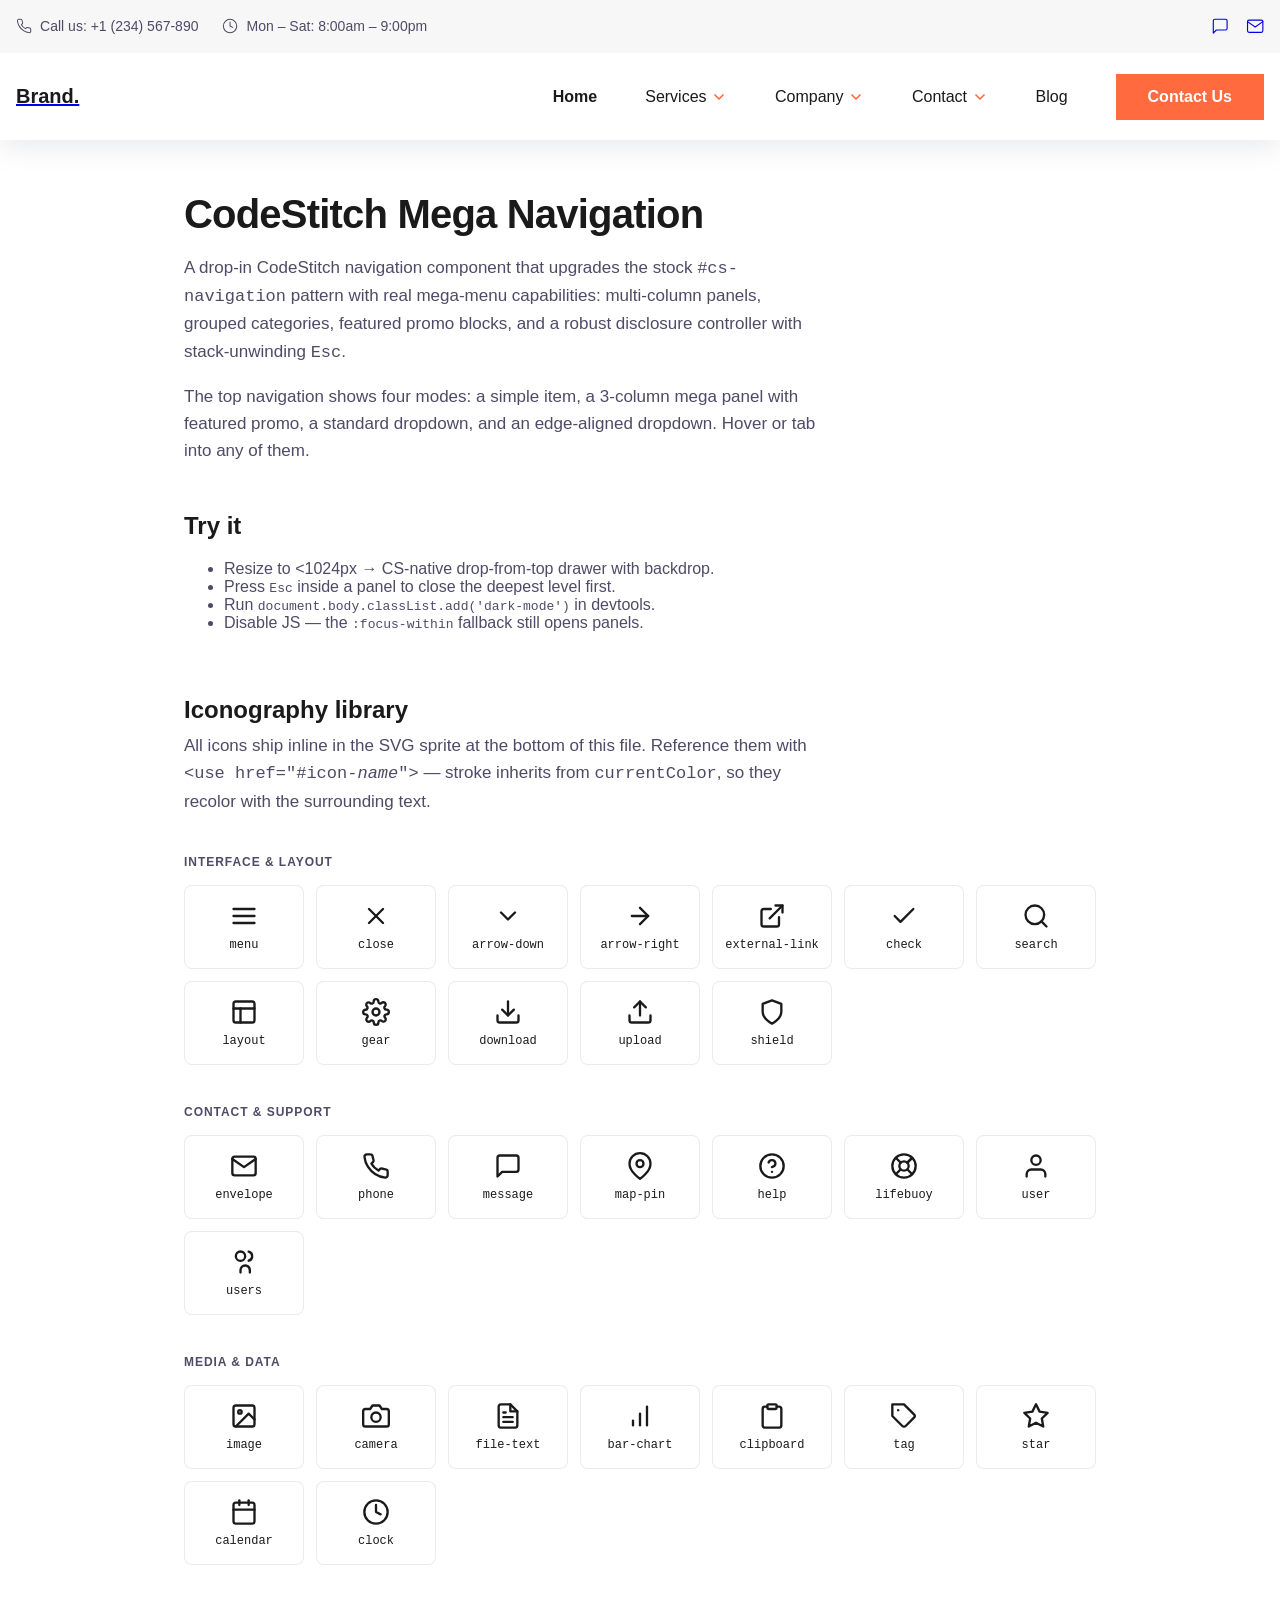
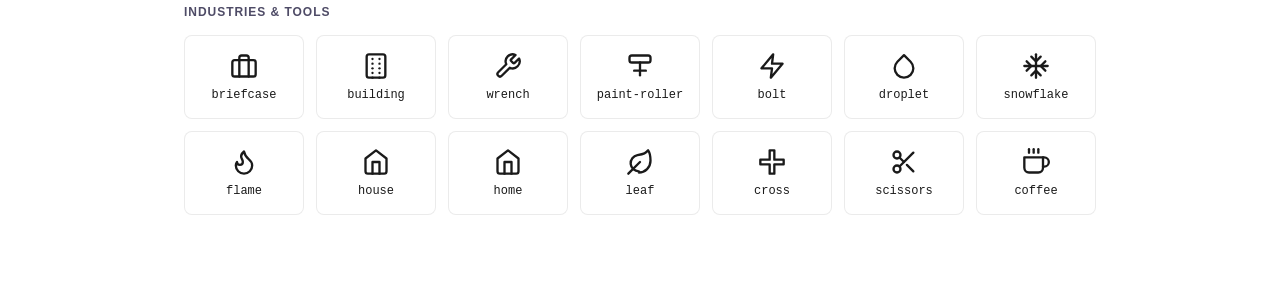
==== index.html @ 413047a6 "feat: add Astro and 11ty header components with dynamic variant Introduce drop-in header packages fo" ====
<!DOCTYPE html>
<html lang="en" class="no-js">
<head>
    <meta charset="UTF-8">
    <meta name="viewport" content="width=device-width, initial-scale=1.0">
    <title>CodeStitch Mega Navigation — Demo</title>
    <link rel="stylesheet" href="mega-menu.css">
    <style>
        /* ---- Host Core Styles (normally lives in your global stylesheet) ---- */
        :root {
            --primary: #ff6a3e;
            --primaryLight: #ffba43;
            --secondary: #ffba43;
            --secondaryLight: #ffba43;
            --headerColor: #1a1a1a;
            --bodyTextColor: #4e4b66;
            --bodyTextColorWhite: #fafbfc;
            --dark: #111111;
            --medium: #1a1a1a;
        }
        *, *::before, *::after { box-sizing: border-box; }
        html, body { margin: 0; padding: 0; overflow-x: hidden; }
        body {
            min-height: 200vh;
            font-family: -apple-system, BlinkMacSystemFont, "Inter", "Segoe UI", sans-serif;
            color: var(--bodyTextColor);
        }
        /* Offset for fixed nav (top-bar 53px + container ~92px) */
        .demo-main { padding-top: 12rem; max-width: 60rem; margin: 0 auto 6rem; padding-left: 1.5rem; padding-right: 1.5rem; }
        .demo-main h1 { font-size: 2.5rem; color: var(--headerColor); margin: 0 0 1rem; letter-spacing: -0.02em; }
        .demo-main p { font-size: 1.0625rem; line-height: 1.6; max-width: 40rem; }
        .demo-main h2 { margin-top: 3rem; font-size: 1.5rem; color: var(--headerColor); }
        .cs-button-solid {
            font-size: 1rem;
            font-weight: 700;
            line-height: clamp(2.875em, 5.5vw, 3.5em);
            text-align: center;
            text-decoration: none;
            margin: 0;
            box-sizing: border-box;
            padding: 0 2rem;
            background-color: var(--primary);
            overflow: hidden;
            color: #fff;
            display: inline-block;
            position: relative;
            z-index: 1;
            transition: color 0.3s;
        }
        .cs-button-solid:before {
            content: "";
            width: 0%;
            height: 100%;
            background: #1a1a1a;
            position: absolute;
            top: 0; left: 0; z-index: -1;
            transition: width 0.3s;
        }
        .cs-button-solid:hover:before { width: 100%; }

        /* ---- Icon showcase grid ---- */
        .icon-showcase { margin-top: 4rem; }
        .icon-showcase h2 { margin-bottom: 0.5rem; }
        .icon-showcase p.lede { margin-top: 0; color: var(--bodyTextColor); }
        .icon-group { margin-top: 2.5rem; }
        .icon-group h3 {
            font-size: 0.75rem;
            font-weight: 700;
            text-transform: uppercase;
            letter-spacing: 0.08em;
            color: var(--bodyTextColor);
            margin: 0 0 1rem;
        }
        .icon-grid {
            display: grid;
            grid-template-columns: repeat(auto-fill, minmax(7.5rem, 1fr));
            gap: 0.75rem;
        }
        .icon-tile {
            display: flex;
            flex-direction: column;
            align-items: center;
            justify-content: center;
            gap: 0.5rem;
            padding: 1rem 0.5rem;
            background: #fff;
            border: 1px solid rgba(0, 0, 0, 0.08);
            border-radius: 8px;
            color: var(--headerColor);
            font-size: 0.75rem;
            font-family: ui-monospace, SFMono-Regular, Menlo, monospace;
            text-align: center;
            word-break: break-all;
            transition: border-color 0.2s, color 0.2s, transform 0.2s;
        }
        .icon-tile:hover {
            border-color: var(--primary);
            color: var(--primary);
            transform: translateY(-2px);
        }
        .icon-tile svg {
            width: 1.75rem;
            height: 1.75rem;
            fill: none;
            stroke: currentColor;
            stroke-width: 2;
            stroke-linecap: round;
            stroke-linejoin: round;
        }
    </style>
</head>
<body>

<!-- ============================================ -->
<!--                 Navigation                   -->
<!-- ============================================ -->

<header id="cs-navigation">

    <!-- Optional top bar -->
    <div class="cs-top-bar">
        <div class="cs-top-container">
            <div class="cs-top-contact">
                <a href="#" class="cs-top-link">
                    <svg class="cs-icon" aria-hidden="true"><use href="#icon-phone"></use></svg>
                    Call us: +1 (234) 567-890
                </a>
                <a href="#" class="cs-top-link">
                    <svg class="cs-icon" aria-hidden="true"><use href="#icon-clock"></use></svg>
                    Mon – Sat: 8:00am – 9:00pm
                </a>
            </div>
            <div class="cs-top-social">
                <a href="#" class="cs-social-link" aria-label="Message us">
                    <svg class="cs-icon" aria-hidden="true"><use href="#icon-message"></use></svg>
                </a>
                <a href="#" class="cs-social-link" aria-label="Email us">
                    <svg class="cs-icon" aria-hidden="true"><use href="#icon-envelope"></use></svg>
                </a>
            </div>
        </div>
    </div>

    <div class="cs-container">
        <!-- Logo -->
        <a href="#" class="cs-logo" aria-label="Return to Brand home page">
            <!-- Use an <img> in production; text fallback for the demo -->
            <span style="font-weight:800; font-size:1.25rem; color:var(--headerColor);">Brand.</span>
        </a>

        <!-- Navigation -->
        <nav class="cs-nav" aria-label="main navigation">

            <!-- Hamburger -->
            <button class="cs-toggle" aria-label="mobile menu toggle" aria-expanded="false" aria-controls="cs-ul-wrapper" aria-haspopup="menu">
                <span class="cs-box" aria-hidden="true">
                    <span class="cs-line cs-line1"></span>
                    <span class="cs-line cs-line2"></span>
                    <span class="cs-line cs-line3"></span>
                </span>
            </button>

            <!-- Drawer wrapper (mobile sliding panel / desktop pass-through) -->
            <div class="cs-ul-wrapper" id="cs-ul-wrapper">
                <ul class="cs-ul">

                    <!-- Simple item -->
                    <li class="cs-li">
                        <a href="#" class="cs-li-link cs-active" aria-current="page">Home</a>
                    </li>

                    <!-- Mega-menu item: 3 columns + featured promo -->
                    <li class="cs-li cs-dropdown cs-mega">
                        <button class="cs-li-link cs-dropdown-button"
                                type="button"
                                aria-haspopup="true"
                                aria-expanded="false"
                                aria-controls="cs-panel-services">
                            Services
                            <svg class="cs-drop-icon" aria-hidden="true"><use href="#icon-arrow-down"></use></svg>
                        </button>

                        <div class="cs-drop-panel cs-grid-3" id="cs-panel-services">
                            <div class="cs-drop-inner">
                                <div class="cs-mega-grid">

                                    <div class="cs-mega-category">
                                        <h3 class="cs-mega-category-title">Professional</h3>
                                        <ul class="cs-drop-ul">
                                            <li class="cs-drop-li"><a href="#" class="cs-li-link cs-drop-link"><svg class="cs-icon" aria-hidden="true"><use href="#icon-layout"></use></svg> Website Design</a></li>
                                            <li class="cs-drop-li"><a href="#" class="cs-li-link cs-drop-link"><svg class="cs-icon" aria-hidden="true"><use href="#icon-search"></use></svg> SEO Audits</a></li>
                                            <li class="cs-drop-li"><a href="#" class="cs-li-link cs-drop-link"><svg class="cs-icon" aria-hidden="true"><use href="#icon-bar-chart"></use></svg> Marketing Strategy</a></li>
                                        </ul>
                                    </div>

                                    <div class="cs-mega-category">
                                        <h3 class="cs-mega-category-title">Trades</h3>
                                        <ul class="cs-drop-ul">
                                            <li class="cs-drop-li"><a href="#" class="cs-li-link cs-drop-link"><svg class="cs-icon" aria-hidden="true"><use href="#icon-wrench"></use></svg> Plumbing</a></li>
                                            <li class="cs-drop-li"><a href="#" class="cs-li-link cs-drop-link"><svg class="cs-icon" aria-hidden="true"><use href="#icon-bolt"></use></svg> Electrical</a></li>
                                            <li class="cs-drop-li"><a href="#" class="cs-li-link cs-drop-link"><svg class="cs-icon" aria-hidden="true"><use href="#icon-paint-roller"></use></svg> Painting</a></li>
                                        </ul>
                                    </div>

                                    <!-- Featured promo block -->
                                    <div class="cs-mega-promo">
                                        <h4 class="cs-mega-promo-title">Need a quote?</h4>
                                        <p class="cs-mega-promo-text">Get an expert assessment for your project, entirely for free.</p>
                                        <a href="#" class="cs-mega-promo-btn">
                                            Get Estimate
                                            <svg class="cs-icon" aria-hidden="true" style="width:0.875em;height:0.875em;"><use href="#icon-arrow-right"></use></svg>
                                        </a>
                                    </div>

                                </div>
                            </div>
                        </div>
                    </li>

                    <!-- Standard dropdown (not mega) -->
                    <li class="cs-li cs-dropdown">
                        <button class="cs-li-link cs-dropdown-button"
                                type="button"
                                aria-haspopup="true"
                                aria-expanded="false"
                                aria-controls="cs-panel-company">
                            Company
                            <svg class="cs-drop-icon" aria-hidden="true"><use href="#icon-arrow-down"></use></svg>
                        </button>
                        <div class="cs-drop-panel" id="cs-panel-company">
                            <div class="cs-drop-inner">
                                <ul class="cs-drop-ul">
                                    <li class="cs-drop-li"><a href="#" class="cs-li-link cs-drop-link"><svg class="cs-icon" aria-hidden="true"><use href="#icon-building"></use></svg> About Us</a></li>
                                    <li class="cs-drop-li"><a href="#" class="cs-li-link cs-drop-link"><svg class="cs-icon" aria-hidden="true"><use href="#icon-users"></use></svg> Our Team</a></li>
                                    <li class="cs-drop-li"><a href="#" class="cs-li-link cs-drop-link"><svg class="cs-icon" aria-hidden="true"><use href="#icon-briefcase"></use></svg> Careers</a></li>
                                </ul>
                            </div>
                        </div>
                    </li>

                    <!-- Edge-aligned dropdown (right-anchored) -->
                    <li class="cs-li cs-dropdown">
                        <button class="cs-li-link cs-dropdown-button"
                                type="button"
                                aria-haspopup="true"
                                aria-expanded="false"
                                aria-controls="cs-panel-contact">
                            Contact
                            <svg class="cs-drop-icon" aria-hidden="true"><use href="#icon-arrow-down"></use></svg>
                        </button>
                        <div class="cs-drop-panel cs-drop-right" id="cs-panel-contact">
                            <div class="cs-drop-inner">
                                <ul class="cs-drop-ul">
                                    <li class="cs-drop-li"><a href="#" class="cs-li-link cs-drop-link"><svg class="cs-icon" aria-hidden="true"><use href="#icon-message"></use></svg> Message Us</a></li>
                                    <li class="cs-drop-li"><a href="#" class="cs-li-link cs-drop-link"><svg class="cs-icon" aria-hidden="true"><use href="#icon-phone"></use></svg> Call Support</a></li>
                                    <li class="cs-drop-li"><a href="#" class="cs-li-link cs-drop-link"><svg class="cs-icon" aria-hidden="true"><use href="#icon-map-pin"></use></svg> Find a Location</a></li>
                                </ul>
                            </div>
                        </div>
                    </li>

                    <li class="cs-li">
                        <a href="#" class="cs-li-link">Blog</a>
                    </li>

                </ul>
            </div>
        </nav>

        <!-- CTA button (reuses CS .cs-button-solid) -->
        <a href="#" class="cs-button-solid cs-nav-button">Contact Us</a>

        <!-- Optional dark-mode toggle (uncomment to enable)
        <button id="dark-mode-toggle" aria-label="dark mode toggle" aria-pressed="false">
            <svg class="cs-moon" xmlns="http://www.w3.org/2000/svg" viewBox="0 0 480 480" aria-hidden="true"><path d="M459.782 347.328c-4.288-5.28-11.488-7.232-17.824-4.96-17.76 6.368-37.024 9.632-57.312 9.632-97.056 0-176-78.976-176-176 0-58.4 28.832-112.768 77.12-145.472 5.472-3.712 8.096-10.4 6.624-16.832S285.638 2.4 279.078 1.44C271.59.352 264.134 0 256.646 0c-132.352 0-240 107.648-240 240s107.648 240 240 240c84 0 160.416-42.688 204.352-114.176 3.552-5.792 3.04-13.184-1.216-18.496z"/></svg>
        </button>
        -->
    </div>
</header>

<!-- Demo content -->
<main class="demo-main">
    <h1>CodeStitch Mega Navigation</h1>
    <p>
        A drop-in CodeStitch navigation component that upgrades the stock
        <code>#cs-navigation</code> pattern with real mega-menu capabilities:
        multi-column panels, grouped categories, featured promo blocks, and a
        robust disclosure controller with stack-unwinding <kbd>Esc</kbd>.
    </p>
    <p>
        The top navigation shows four modes: a simple item, a 3-column mega
        panel with featured promo, a standard dropdown, and an edge-aligned
        dropdown. Hover or tab into any of them.
    </p>
    <h2>Try it</h2>
    <ul>
        <li>Resize to &lt;1024px → CS-native drop-from-top drawer with backdrop.</li>
        <li>Press <kbd>Esc</kbd> inside a panel to close the deepest level first.</li>
        <li>Run <code>document.body.classList.add('dark-mode')</code> in devtools.</li>
        <li>Disable JS — the <code>:focus-within</code> fallback still opens panels.</li>
    </ul>

    <section class="icon-showcase" aria-labelledby="icon-showcase-title">
        <h2 id="icon-showcase-title">Iconography library</h2>
        <p class="lede">
            All icons ship inline in the SVG sprite at the bottom of this file.
            Reference them with <code>&lt;use href="#icon-<em>name</em>"&gt;</code> —
            stroke inherits from <code>currentColor</code>, so they recolor with the surrounding text.
        </p>

        <div class="icon-group">
            <h3>Interface &amp; Layout</h3>
            <div class="icon-grid">
                <div class="icon-tile"><svg aria-hidden="true"><use href="#icon-menu"></use></svg>menu</div>
                <div class="icon-tile"><svg aria-hidden="true"><use href="#icon-close"></use></svg>close</div>
                <div class="icon-tile"><svg aria-hidden="true"><use href="#icon-arrow-down"></use></svg>arrow-down</div>
                <div class="icon-tile"><svg aria-hidden="true"><use href="#icon-arrow-right"></use></svg>arrow-right</div>
                <div class="icon-tile"><svg aria-hidden="true"><use href="#icon-external-link"></use></svg>external-link</div>
                <div class="icon-tile"><svg aria-hidden="true"><use href="#icon-check"></use></svg>check</div>
                <div class="icon-tile"><svg aria-hidden="true"><use href="#icon-search"></use></svg>search</div>
                <div class="icon-tile"><svg aria-hidden="true"><use href="#icon-layout"></use></svg>layout</div>
                <div class="icon-tile"><svg aria-hidden="true"><use href="#icon-gear"></use></svg>gear</div>
                <div class="icon-tile"><svg aria-hidden="true"><use href="#icon-download"></use></svg>download</div>
                <div class="icon-tile"><svg aria-hidden="true"><use href="#icon-upload"></use></svg>upload</div>
                <div class="icon-tile"><svg aria-hidden="true"><use href="#icon-shield"></use></svg>shield</div>
            </div>
        </div>

        <div class="icon-group">
            <h3>Contact &amp; Support</h3>
            <div class="icon-grid">
                <div class="icon-tile"><svg aria-hidden="true"><use href="#icon-envelope"></use></svg>envelope</div>
                <div class="icon-tile"><svg aria-hidden="true"><use href="#icon-phone"></use></svg>phone</div>
                <div class="icon-tile"><svg aria-hidden="true"><use href="#icon-message"></use></svg>message</div>
                <div class="icon-tile"><svg aria-hidden="true"><use href="#icon-map-pin"></use></svg>map-pin</div>
                <div class="icon-tile"><svg aria-hidden="true"><use href="#icon-help"></use></svg>help</div>
                <div class="icon-tile"><svg aria-hidden="true"><use href="#icon-lifebuoy"></use></svg>lifebuoy</div>
                <div class="icon-tile"><svg aria-hidden="true"><use href="#icon-user"></use></svg>user</div>
                <div class="icon-tile"><svg aria-hidden="true"><use href="#icon-users"></use></svg>users</div>
            </div>
        </div>

        <div class="icon-group">
            <h3>Media &amp; Data</h3>
            <div class="icon-grid">
                <div class="icon-tile"><svg aria-hidden="true"><use href="#icon-image"></use></svg>image</div>
                <div class="icon-tile"><svg aria-hidden="true"><use href="#icon-camera"></use></svg>camera</div>
                <div class="icon-tile"><svg aria-hidden="true"><use href="#icon-file-text"></use></svg>file-text</div>
                <div class="icon-tile"><svg aria-hidden="true"><use href="#icon-bar-chart"></use></svg>bar-chart</div>
                <div class="icon-tile"><svg aria-hidden="true"><use href="#icon-clipboard"></use></svg>clipboard</div>
                <div class="icon-tile"><svg aria-hidden="true"><use href="#icon-tag"></use></svg>tag</div>
                <div class="icon-tile"><svg aria-hidden="true"><use href="#icon-star"></use></svg>star</div>
                <div class="icon-tile"><svg aria-hidden="true"><use href="#icon-calendar"></use></svg>calendar</div>
                <div class="icon-tile"><svg aria-hidden="true"><use href="#icon-clock"></use></svg>clock</div>
            </div>
        </div>

        <div class="icon-group">
            <h3>Industries &amp; Tools</h3>
            <div class="icon-grid">
                <div class="icon-tile"><svg aria-hidden="true"><use href="#icon-briefcase"></use></svg>briefcase</div>
                <div class="icon-tile"><svg aria-hidden="true"><use href="#icon-building"></use></svg>building</div>
                <div class="icon-tile"><svg aria-hidden="true"><use href="#icon-wrench"></use></svg>wrench</div>
                <div class="icon-tile"><svg aria-hidden="true"><use href="#icon-paint-roller"></use></svg>paint-roller</div>
                <div class="icon-tile"><svg aria-hidden="true"><use href="#icon-bolt"></use></svg>bolt</div>
                <div class="icon-tile"><svg aria-hidden="true"><use href="#icon-droplet"></use></svg>droplet</div>
                <div class="icon-tile"><svg aria-hidden="true"><use href="#icon-snowflake"></use></svg>snowflake</div>
                <div class="icon-tile"><svg aria-hidden="true"><use href="#icon-flame"></use></svg>flame</div>
                <div class="icon-tile"><svg aria-hidden="true"><use href="#icon-house"></use></svg>house</div>
                <div class="icon-tile"><svg aria-hidden="true"><use href="#icon-home"></use></svg>home</div>
                <div class="icon-tile"><svg aria-hidden="true"><use href="#icon-leaf"></use></svg>leaf</div>
                <div class="icon-tile"><svg aria-hidden="true"><use href="#icon-cross"></use></svg>cross</div>
                <div class="icon-tile"><svg aria-hidden="true"><use href="#icon-scissors"></use></svg>scissors</div>
                <div class="icon-tile"><svg aria-hidden="true"><use href="#icon-coffee"></use></svg>coffee</div>
            </div>
        </div>
    </section>
</main>

<script src="mega-menu.js"></script>

<!-- SVG icon sprite (unchanged — the icon set is part of the component) -->
<svg style="display: none;" xmlns="http://www.w3.org/2000/svg">
    <defs>
        <symbol id="icon-menu" viewBox="0 0 24 24"><line x1="3" y1="12" x2="21" y2="12"/><line x1="3" y1="6" x2="21" y2="6"/><line x1="3" y1="18" x2="21" y2="18"/></symbol>
        <symbol id="icon-close" viewBox="0 0 24 24"><line x1="18" y1="6" x2="6" y2="18"/><line x1="6" y1="6" x2="18" y2="18"/></symbol>
        <symbol id="icon-arrow-down" viewBox="0 0 24 24"><polyline points="6 9 12 15 18 9"/></symbol>
        <symbol id="icon-arrow-right" viewBox="0 0 24 24"><line x1="5" y1="12" x2="19" y2="12"/><polyline points="12 5 19 12 12 19"/></symbol>
        <symbol id="icon-external-link" viewBox="0 0 24 24"><path d="M18 13v6a2 2 0 0 1-2 2H5a2 2 0 0 1-2-2V8a2 2 0 0 1 2-2h6"/><polyline points="15 3 21 3 21 9"/><line x1="10" y1="14" x2="21" y2="3"/></symbol>
        <symbol id="icon-check" viewBox="0 0 24 24"><polyline points="20 6 9 17 4 12"/></symbol>
        <symbol id="icon-home" viewBox="0 0 24 24"><path d="M3 9l9-7 9 7v11a2 2 0 0 1-2 2H5a2 2 0 0 1-2-2z"/><polyline points="9 22 9 12 15 12 15 22"/></symbol>
        <symbol id="icon-user" viewBox="0 0 24 24"><path d="M20 21v-2a4 4 0 0 0-4-4H8a4 4 0 0 0-4 4v2"/><circle cx="12" cy="7" r="4"/></symbol>
        <symbol id="icon-users" viewBox="0 0 24 24"><path d="M17 21v-2a4 4 0 0 0-3-3.87M9 21v-2a4 4 0 0 1 4-4h.34"/><path d="M16 3.13a4 4 0 0 1 0 7.75"/><circle cx="9" cy="7" r="4"/></symbol>
        <symbol id="icon-briefcase" viewBox="0 0 24 24"><rect x="2" y="7" width="20" height="14" rx="2" ry="2"/><path d="M16 21V5a2 2 0 0 0-2-2h-4a2 2 0 0 0-2 2v16"/></symbol>
        <symbol id="icon-building" viewBox="0 0 24 24"><rect x="4" y="2" width="16" height="20" rx="2" ry="2"/><line x1="9" y1="22" x2="9" y2="22"/><line x1="9" y1="18" x2="9" y2="18"/><line x1="9" y1="14" x2="9" y2="14"/><line x1="9" y1="10" x2="9" y2="10"/><line x1="9" y1="6" x2="9" y2="6"/><line x1="15" y1="22" x2="15" y2="22"/><line x1="15" y1="18" x2="15" y2="18"/><line x1="15" y1="14" x2="15" y2="14"/><line x1="15" y1="10" x2="15" y2="10"/><line x1="15" y1="6" x2="15" y2="6"/></symbol>
        <symbol id="icon-star" viewBox="0 0 24 24"><polygon points="12 2 15.09 8.26 22 9.27 17 14.14 18.18 21.02 12 17.77 5.82 21.02 7 14.14 2 9.27 8.91 8.26 12 2"/></symbol>
        <symbol id="icon-image" viewBox="0 0 24 24"><rect x="3" y="3" width="18" height="18" rx="2" ry="2"/><circle cx="8.5" cy="8.5" r="1.5"/><polyline points="21 15 16 10 5 21"/></symbol>
        <symbol id="icon-tag" viewBox="0 0 24 24"><path d="M20.59 13.41l-7.17 7.17a2 2 0 0 1-2.83 0L2 12V2h10l8.59 8.59a2 2 0 0 1 0 2.82z"/><line x1="7" y1="7" x2="7.01" y2="7"/></symbol>
        <symbol id="icon-file-text" viewBox="0 0 24 24"><path d="M14 2H6a2 2 0 0 0-2 2v16a2 2 0 0 0 2 2h12a2 2 0 0 0 2-2V8z"/><polyline points="14 2 14 8 20 8"/><line x1="16" y1="13" x2="8" y2="13"/><line x1="16" y1="17" x2="8" y2="17"/><polyline points="10 9 9 9 8 9"/></symbol>
        <symbol id="icon-search" viewBox="0 0 24 24"><circle cx="11" cy="11" r="8"/><line x1="21" y1="21" x2="16.65" y2="16.65"/></symbol>
        <symbol id="icon-layout" viewBox="0 0 24 24"><rect x="3" y="3" width="18" height="18" rx="2" ry="2"/><line x1="3" y1="9" x2="21" y2="9"/><line x1="9" y1="21" x2="9" y2="9"/></symbol>
        <symbol id="icon-bar-chart" viewBox="0 0 24 24"><line x1="12" y1="20" x2="12" y2="10"/><line x1="18" y1="20" x2="18" y2="4"/><line x1="6" y1="20" x2="6" y2="16"/></symbol>
        <symbol id="icon-camera" viewBox="0 0 24 24"><path d="M23 19a2 2 0 0 1-2 2H3a2 2 0 0 1-2-2V8a2 2 0 0 1 2-2h4l2-3h6l2 3h4a2 2 0 0 1 2 2z"/><circle cx="12" cy="13" r="4"/></symbol>
        <symbol id="icon-envelope" viewBox="0 0 24 24"><path d="M4 4h16c1.1 0 2 .9 2 2v12c0 1.1-.9 2-2 2H4c-1.1 0-2-.9-2-2V6c0-1.1.9-2 2-2z"/><polyline points="22,6 12,13 2,6"/></symbol>
        <symbol id="icon-phone" viewBox="0 0 24 24"><path d="M22 16.92v3a2 2 0 0 1-2.18 2 19.79 19.79 0 0 1-8.63-3.07 19.5 19.5 0 0 1-6-6 19.79 19.79 0 0 1-3.07-8.67A2 2 0 0 1 4.11 2h3a2 2 0 0 1 2 1.72 12.84 12.84 0 0 0 .7 2.81 2 2 0 0 1-.45 2.11L8.09 9.91a16 16 0 0 0 6 6l1.27-1.27a2 2 0 0 1 2.11-.45 12.84 12.84 0 0 0 2.81.7A2 2 0 0 1 22 16.92z"/></symbol>
        <symbol id="icon-message" viewBox="0 0 24 24"><path d="M21 15a2 2 0 0 1-2 2H7l-4 4V5a2 2 0 0 1 2-2h14a2 2 0 0 1 2 2z"/></symbol>
        <symbol id="icon-map-pin" viewBox="0 0 24 24"><path d="M21 10c0 7-9 13-9 13s-9-6-9-13a9 9 0 0 1 18 0z"/><circle cx="12" cy="10" r="3"/></symbol>
        <symbol id="icon-calendar" viewBox="0 0 24 24"><rect x="3" y="4" width="18" height="18" rx="2" ry="2"/><line x1="16" y1="2" x2="16" y2="6"/><line x1="8" y1="2" x2="8" y2="6"/><line x1="3" y1="10" x2="21" y2="10"/></symbol>
        <symbol id="icon-clock" viewBox="0 0 24 24"><circle cx="12" cy="12" r="10"/><polyline points="12 6 12 12 16 14"/></symbol>
        <symbol id="icon-clipboard" viewBox="0 0 24 24"><path d="M16 4h2a2 2 0 0 1 2 2v14a2 2 0 0 1-2 2H6a2 2 0 0 1-2-2V6a2 2 0 0 1 2-2h2"/><rect x="8" y="2" width="8" height="4" rx="1" ry="1"/></symbol>
        <symbol id="icon-help" viewBox="0 0 24 24"><circle cx="12" cy="12" r="10"/><path d="M9.09 9a3 3 0 0 1 5.83 1c0 2-3 3-3 3"/><line x1="12" y1="17" x2="12.01" y2="17"/></symbol>
        <symbol id="icon-lifebuoy" viewBox="0 0 24 24"><circle cx="12" cy="12" r="10"/><circle cx="12" cy="12" r="4"/><line x1="4.93" y1="4.93" x2="9.17" y2="9.17"/><line x1="14.83" y1="14.83" x2="19.07" y2="19.07"/><line x1="14.83" y1="9.17" x2="19.07" y2="4.93"/><line x1="14.83" y1="9.17" x2="18.36" y2="5.64"/><line x1="4.93" y1="19.07" x2="9.17" y2="14.83"/></symbol>
        <symbol id="icon-gear" viewBox="0 0 24 24"><circle cx="12" cy="12" r="3"/><path d="M19.4 15a1.65 1.65 0 0 0 .33 1.82l.06.06a2 2 0 0 1 0 2.83 2 2 0 0 1-2.83 0l-.06-.06a1.65 1.65 0 0 0-1.82-.33 1.65 1.65 0 0 0-1 1.51V21a2 2 0 0 1-2 2 2 2 0 0 1-2-2v-.09A1.65 1.65 0 0 0 9 19.4a1.65 1.65 0 0 0-1.82.33l-.06.06a2 2 0 0 1-2.83 0 2 2 0 0 1 0-2.83l.06-.06a1.65 1.65 0 0 0 .33-1.82 1.65 1.65 0 0 0-1.51-1H3a2 2 0 0 1-2-2 2 2 0 0 1 2-2h.09A1.65 1.65 0 0 0 4.6 9a1.65 1.65 0 0 0-.33-1.82l-.06-.06a2 2 0 0 1 0-2.83 2 2 0 0 1 2.83 0l.06.06a1.65 1.65 0 0 0 1.82.33H9a1.65 1.65 0 0 0 1-1.51V3a2 2 0 0 1 2-2 2 2 0 0 1 2 2v.09a1.65 1.65 0 0 0 1 1.51 1.65 1.65 0 0 0 1.82-.33l.06-.06a2 2 0 0 1 2.83 0 2 2 0 0 1 0 2.83l-.06.06a1.65 1.65 0 0 0-.33 1.82V9a1.65 1.65 0 0 0 1.51 1H21a2 2 0 0 1 2 2 2 2 0 0 1-2 2h-.09a1.65 1.65 0 0 0-1.51 1z"/></symbol>
        <symbol id="icon-download" viewBox="0 0 24 24"><path d="M21 15v4a2 2 0 0 1-2 2H5a2 2 0 0 1-2-2v-4"/><polyline points="7 10 12 15 17 10"/><line x1="12" y1="15" x2="12" y2="3"/></symbol>
        <symbol id="icon-upload" viewBox="0 0 24 24"><path d="M21 15v4a2 2 0 0 1-2 2H5a2 2 0 0 1-2-2v-4"/><polyline points="17 8 12 3 7 8"/><line x1="12" y1="3" x2="12" y2="15"/></symbol>
        <symbol id="icon-shield" viewBox="0 0 24 24"><path d="M12 22s8-4 8-10V5l-8-3-8 3v7c0 6 8 10 8 10z"/></symbol>
        <symbol id="icon-wrench" viewBox="0 0 24 24"><path d="M14.7 6.3a1 1 0 0 0 0 1.4l1.6 1.6a1 1 0 0 0 1.4 0l3.77-3.77a6 6 0 0 1-7.94 7.94l-6.91 6.91a2.12 2.12 0 0 1-3-3l6.91-6.91a6 6 0 0 1 7.94-7.94l-3.76 3.76z"/></symbol>
        <symbol id="icon-paint-roller" viewBox="0 0 24 24"><rect x="3" y="3" width="18" height="6" rx="2" ry="2"/><path d="M12 9v11"/><path d="M7 16h10"/></symbol>
        <symbol id="icon-bolt" viewBox="0 0 24 24"><polygon points="13 2 3 14 12 14 11 22 21 10 12 10 13 2"/></symbol>
        <symbol id="icon-droplet" viewBox="0 0 24 24"><path d="M12 2.69l5.66 5.66a8 8 0 1 1-11.31 0z"/></symbol>
        <symbol id="icon-snowflake" viewBox="0 0 24 24"><line x1="2" y1="12" x2="22" y2="12"/><line x1="12" y1="2" x2="12" y2="22"/><path d="M20 16l-4-4 4-4"/><path d="M4 8l4 4-4 4"/><path d="M16 4l-4 4-4-4"/><path d="M8 20l4-4 4 4"/></symbol>
        <symbol id="icon-flame" viewBox="0 0 24 24"><path d="M8.5 14.5A2.5 2.5 0 0 0 11 12c0-1.38-.5-2-1-3-1.072-2.143-.224-4.054 2-6 .5 2.5 2 4.9 4 6.5 2 1.6 3 3.5 3 5.5a7 7 0 1 1-14 0c0-1.153.433-2.294 1-3a2.5 2.5 0 0 0 2.5 2.5z"/></symbol>
        <symbol id="icon-house" viewBox="0 0 24 24"><path d="M3 9l9-7 9 7v11a2 2 0 0 1-2 2H5a2 2 0 0 1-2-2z"/><polyline points="9 22 9 12 15 12 15 22"/></symbol>
        <symbol id="icon-leaf" viewBox="0 0 24 24"><path d="M11 20A7 7 0 0 1 9.8 6.1C15.5 5 17 4.48 19 2c1.5 2 2 4.5 2 9a10 10 0 0 1-10 10z"/><path d="M2 22l10-10"/></symbol>
        <symbol id="icon-cross" viewBox="0 0 24 24"><path d="M10 2v8H2v4h8v8h4v-8h8v-4h-8V2h-4z"/></symbol>
        <symbol id="icon-scissors" viewBox="0 0 24 24"><circle cx="6" cy="6" r="3"/><circle cx="6" cy="18" r="3"/><line x1="20" y1="4" x2="8.12" y2="15.88"/><line x1="14.47" y1="14.48" x2="20" y2="20"/><line x1="8.12" y1="8.12" x2="12" y2="12"/></symbol>
        <symbol id="icon-coffee" viewBox="0 0 24 24"><path d="M18 8h1a4 4 0 0 1 0 8h-1"/><path d="M2 8h16v9a4 4 0 0 1-4 4H6a4 4 0 0 1-4-4V8z"/><line x1="6" y1="1" x2="6" y2="4"/><line x1="10" y1="1" x2="10" y2="4"/><line x1="14" y1="1" x2="14" y2="4"/></symbol>
    </defs>
</svg>
</body>
</html>
---- mega-menu.css ----
/*-- -------------------------- -->
<---   CodeStitch Navigation    -->
<---   (Mega-menu capable)      -->
<--- -------------------------- -*/

/*
 * A drop-in CodeStitch-compatible navigation that upgrades the stock CS dropdown to a real mega-menu system while keeping every class, breakpoint, body-state and dark-mode convention identical to the official samples.
 */

#cs-navigation {
    --cs-nav-panel-bg: #fff;
    --cs-nav-panel-shadow: rgba(149, 157, 165, 0.2) 0px 10px 16px;
    --cs-nav-panel-radius: 6px;
    --cs-nav-hover-bg: #f7f7f7;
    --cs-nav-ease: 200ms cubic-bezier(0.4, 0, 0.2, 1);
}

/* Icon primitive used inside cs-drop-link, cs-mega-promo, etc. */
.cs-icon {
    width: 1.15em;
    height: 1.15em;
    flex-shrink: 0;
    fill: none;
    stroke: currentColor;
    stroke-width: 1.5px;
    stroke-linecap: round;
    stroke-linejoin: round;
}

/*-- -------------------------- -->
<---        Mobile Nav          -->
<--- -------------------------- -*/

@media only screen and (max-width: 1023.5px) {
    body.cs-open {
        overflow: hidden;
    }

    body.scroll #cs-navigation {
        /* 53px, same height as .cs-top-container on mobile */
        transform: translateY(-3.3125rem);
    }

    #cs-navigation {
        width: 100%;
        box-sizing: border-box;
        background-color: #fff;
        box-shadow: rgba(149, 157, 165, 0.2) 0px 8px 24px;
        position: fixed;
        top: 0;
        left: 0;
        z-index: 10000;
        transition: transform 0.3s;
    }

    #cs-navigation:before {
        content: "";
        width: 100%;
        height: 0vh;
        background: rgba(0, 0, 0, 0.6);
        opacity: 0;
        display: block;
        position: absolute;
        top: 100%;
        right: 0;
        z-index: -1100;
        transition: height 0.5s, opacity 0.5s;
        -webkit-backdrop-filter: blur(10px);
        backdrop-filter: blur(10px);
    }

    #cs-navigation.cs-active:before {
        height: 150vh;
        opacity: 1;
    }

    #cs-navigation.cs-active .cs-ul-wrapper {
        opacity: 1;
        transform: scaleY(1);
        transition-delay: 0.15s;
    }

    #cs-navigation.cs-active .cs-li {
        opacity: 1;
        transform: translateY(0);
    }

    /* Optional top bar */
    #cs-navigation .cs-top-bar {
        width: 100%;
        display: flex;
        justify-content: center;
        align-items: center;
    }

    #cs-navigation .cs-top-container {
        width: 100%;
        box-sizing: border-box;
        padding: 1rem 1.5rem;
        background-color: #f7f7f7;
        display: flex;
        justify-content: space-between;
        align-items: center;
        gap: 1rem;
    }

    #cs-navigation .cs-top-contact {
        display: flex;
        align-items: center;
        gap: clamp(1rem, 2vw, 1.5rem);
    }

    #cs-navigation .cs-top-link {
        font-size: 0.875rem;
        line-height: 1.5em;
        text-decoration: none;
        color: var(--bodyTextColor);
        display: flex;
        align-items: center;
        gap: 0.5rem;
    }

    #cs-navigation .cs-top-link:nth-of-type(2) {
        display: none;
    }

    #cs-navigation .cs-top-social {
        display: flex;
        align-items: center;
        gap: 0.75rem;
    }

    #cs-navigation .cs-container {
        width: 100%;
        box-sizing: border-box;
        padding: 1.25rem 1rem;
        display: flex;
        justify-content: flex-end;
        align-items: center;
        gap: 0.75rem;
        position: relative;
    }

    #cs-navigation .cs-logo {
        width: auto;
        height: 2.5rem;
        margin: 0 auto 0 0;
        padding: 0;
        display: flex;
        justify-content: center;
        align-items: center;
        order: 1;
        z-index: 10;
    }

    #cs-navigation .cs-logo img {
        width: auto;
        height: 100%;
        object-fit: contain;
    }

    #cs-navigation .cs-nav {
        order: 2;
    }

    #cs-navigation .cs-nav-button {
        display: none;
    }

    /* Hamburger */
    #cs-navigation .cs-toggle {
        width: 2.875rem;
        height: 2.875rem;
        margin: 0 0 0 auto;
        padding: 0;
        background-color: var(--primary);
        border: none;
        cursor: pointer;
        display: flex;
        justify-content: center;
        align-items: center;
        transition: transform 0.6s;
    }

    #cs-navigation .cs-toggle.cs-active {
        transform: rotate(180deg);
    }

    #cs-navigation .cs-box {
        width: clamp(1.5rem, 2vw, 1.75rem);
        height: 0.75rem;
        position: relative;
    }

    #cs-navigation .cs-line {
        width: 100%;
        height: 2px;
        background-color: var(--bodyTextColorWhite);
        border-radius: 2px;
        position: absolute;
        left: 50%;
        transform: translateX(-50%);
    }

    #cs-navigation .cs-line1 {
        top: 0;
        transition: transform 0.5s, top 0.3s, left 0.3s;
        transform-origin: center;
    }

    #cs-navigation .cs-line2 {
        top: 50%;
        transform: translateX(-50%) translateY(-50%);
        transition: top 0.3s, left 0.3s, transform 0.5s;
    }

    #cs-navigation .cs-line3 {
        bottom: 0;
        transition: bottom 0.3s, opacity 0.3s;
    }

    #cs-navigation .cs-active .cs-line1 {
        top: 50%;
        transform: translate(-50%, -50%) rotate(225deg);
    }

    #cs-navigation .cs-active .cs-line2 {
        top: 50%;
        transform: translate(-50%, -50%) translateY(0) rotate(-225deg);
    }

    #cs-navigation .cs-active .cs-line3 {
        opacity: 0;
        bottom: 100%;
    }

    /* Drawer */
    #cs-navigation .cs-ul-wrapper {
        width: 100%;
        height: auto;
        padding-bottom: 3rem;
        background-color: #fff;
        overflow: hidden;
        box-shadow: inset rgba(0, 0, 0, 0.2) 0px 8px 24px;
        opacity: 0;
        position: absolute;
        top: 100%;
        left: 0;
        z-index: -1;
        transform: scaleY(0);
        transform-origin: top;
        transition: transform 0.4s, opacity 0.3s;
    }

    #cs-navigation .cs-ul {
        width: 100%;
        height: auto;
        max-height: 80vh;
        margin: 0;
        padding: 1rem 0 2rem;
        overflow: auto;
        display: flex;
        flex-direction: column;
        justify-content: flex-start;
        align-items: stretch;
        gap: 0;
    }

    #cs-navigation .cs-li {
        text-align: left;
        list-style: none;
        width: 100%;
        padding: 0 1.5rem;
        box-sizing: border-box;
        border-top: 1px solid rgba(0, 0, 0, 0.08);
        opacity: 0;
        transform: translateY(-4.375rem);
        transition: transform 0.6s, opacity 0.9s;
    }

    #cs-navigation .cs-li:first-child {
        border-top: none;
    }

    #cs-navigation .cs-li:nth-of-type(1) {
        transition-delay: 0.05s;
    }

    #cs-navigation .cs-li:nth-of-type(2) {
        transition-delay: 0.10s;
    }

    #cs-navigation .cs-li:nth-of-type(3) {
        transition-delay: 0.15s;
    }

    #cs-navigation .cs-li:nth-of-type(4) {
        transition-delay: 0.20s;
    }

    #cs-navigation .cs-li:nth-of-type(5) {
        transition-delay: 0.25s;
    }

    #cs-navigation .cs-li:nth-of-type(6) {
        transition-delay: 0.30s;
    }

    #cs-navigation .cs-li:nth-of-type(7) {
        transition-delay: 0.35s;
    }

    #cs-navigation .cs-li:nth-of-type(8) {
        transition-delay: 0.40s;
    }

    #cs-navigation .cs-li:nth-of-type(9) {
        transition-delay: 0.45s;
    }

    #cs-navigation .cs-li:nth-of-type(10) {
        transition-delay: 0.50s;
    }

    #cs-navigation .cs-li-link {
        font-size: 1.125rem;
        font-weight: 600;
        line-height: 1.4em;
        text-decoration: none;
        margin: 0;
        padding: 1.25rem 0;
        color: var(--headerColor);
        display: block;
        width: 100%;
        transition: color 0.3s;
    }

    /* Dropdown parent is a full-width button on mobile */
    #cs-navigation .cs-li-link.cs-dropdown-button {
        font: inherit;
        font-size: 1.125rem;
        font-weight: 600;
        background: transparent;
        border: none;
        cursor: pointer;
        width: 100%;
        padding: 1.25rem 0;
        color: var(--headerColor);
        display: flex;
        align-items: center;
        justify-content: space-between;
        gap: 0.5rem;
        text-align: left;
    }

    #cs-navigation .cs-li-link.cs-active {
        color: var(--headerColor);
        font-weight: 700;
    }

    #cs-navigation .cs-li-link:hover {
        color: var(--primary);
    }
}

/* Tablet - 768px: show second top-bar link */
@media only screen and (min-width: 768px) and (max-width: 1023.5px) {
    #cs-navigation .cs-top-link:nth-of-type(2) {
        display: flex;
    }
}

/*-- -------------------------- -->
<---   Dropdown (mobile)        -->
<--- -------------------------- -*/

@media only screen and (max-width: 1023.5px) {
    #cs-navigation .cs-dropdown {
        position: relative;
    }

    #cs-navigation .cs-drop-icon {
        width: 1.25rem;
        height: 1.25rem;
        flex-shrink: 0;
        margin-top: 0.125rem;
        color: var(--primary);
        fill: none;
        stroke: currentColor;
        stroke-width: 2.5px;
        stroke-linecap: round;
        stroke-linejoin: round;
        transition: transform 0.3s;
    }

    #cs-navigation .cs-dropdown.cs-active .cs-drop-icon {
        transform: rotate(180deg);
    }

    #cs-navigation .cs-dropdown-button:focus-visible {
        outline: 2px solid var(--primary);
        outline-offset: 2px;
        border-radius: 4px;
    }

    #cs-navigation .cs-drop-panel {
        width: 100%;
        height: 0;
        margin: 0;
        padding: 0;
        background-color: transparent;
        overflow: hidden;
        opacity: 0;
        visibility: hidden;
        display: block;
        transition: padding 0.3s, margin 0.3s, height 0.3s, opacity 0.3s, visibility 0.3s;
    }

    #cs-navigation .cs-dropdown.cs-active>.cs-drop-panel {
        height: auto;
        margin: 0 0 1rem 0;
        padding: 0;
        opacity: 1;
        visibility: visible;
    }

    /* Mega grid collapses to a single column on mobile */
    #cs-navigation .cs-mega-grid {
        display: flex;
        flex-direction: column;
        gap: 1.5rem;
        padding: 0;
    }

    #cs-navigation .cs-mega-category {
        display: flex;
        flex-direction: column;
        gap: 0.125rem;
    }

    #cs-navigation .cs-mega-category-title {
        font-size: 0.75rem;
        font-weight: 700;
        text-transform: uppercase;
        letter-spacing: 0.08em;
        margin: 0 0 0.625rem 0;
        color: var(--bodyTextColor);
        opacity: 0.65;
    }

    #cs-navigation .cs-drop-ul {
        list-style: none;
        margin: 0;
        padding: 0;
        display: flex;
        flex-direction: column;
        gap: 0;
    }

    #cs-navigation .cs-drop-li {
        list-style: none;
    }

    #cs-navigation .cs-li-link.cs-drop-link {
        font-size: 1rem;
        font-weight: 500;
        line-height: 1.5em;
        text-decoration: none;
        color: var(--headerColor);
        display: inline-flex;
        align-items: center;
        gap: 0.875rem;
        padding: 0.625rem 0;
        width: auto;
    }

    #cs-navigation .cs-li-link.cs-drop-link .cs-icon {
        width: 1.25rem;
        height: 1.25rem;
        color: var(--bodyTextColor);
        opacity: 0.75;
        flex-shrink: 0;
    }

    #cs-navigation .cs-li-link.cs-drop-link:hover {
        color: var(--primary);
    }

    #cs-navigation .cs-li-link.cs-drop-link:hover .cs-icon {
        color: var(--primary);
        opacity: 1;
    }

    /* Mega promo — inline card on mobile */
    #cs-navigation .cs-mega-promo {
        margin-top: 0.75rem;
        padding: 1.25rem;
        background: var(--cs-nav-hover-bg);
        border-radius: 0.75rem;
        color: var(--headerColor);
        display: flex;
        flex-direction: column;
        align-items: flex-start;
        gap: 0.5rem;
    }

    #cs-navigation .cs-mega-promo-title {
        font-size: 1rem;
        font-weight: 700;
        margin: 0;
        color: var(--headerColor);
    }

    #cs-navigation .cs-mega-promo-text {
        font-size: 0.9375rem;
        line-height: 1.5em;
        margin: 0;
        color: var(--bodyTextColor);
    }

    #cs-navigation .cs-mega-promo-btn {
        margin-top: 0.5rem;
        padding: 0.625rem 1.25rem;
        font-size: 0.875rem;
        font-weight: 700;
        text-decoration: none;
        background: var(--primary);
        color: var(--bodyTextColorWhite);
        border-radius: 0.5rem;
        display: inline-flex;
        align-items: center;
        gap: 0.5rem;
        transition: background-color 0.3s;
    }

    #cs-navigation .cs-mega-promo-btn:hover {
        background: var(--headerColor);
    }
}

/*-- -------------------------- -->
<---   Mobile dark mode         -->
<--- -------------------------- -*/

@media only screen and (max-width: 1023.5px) {
    body.dark-mode #cs-navigation {
        background-color: var(--dark);
    }

    body.dark-mode #cs-navigation .cs-logo {
        filter: grayscale(1) brightness(1000%);
    }

    body.dark-mode #cs-navigation .cs-top-container {
        background-color: rgba(0, 0, 0, 0.2);
    }

    body.dark-mode #cs-navigation .cs-top-link {
        color: var(--bodyTextColorWhite);
        opacity: 0.8;
    }

    body.dark-mode #cs-navigation .cs-ul-wrapper {
        background-color: var(--medium);
    }

    body.dark-mode #cs-navigation .cs-li-link {
        color: var(--bodyTextColorWhite);
    }
}

/*-- -------------------------- -->
<---        Desktop Nav         -->
<--- -------------------------- -*/

@media only screen and (min-width: 1024px) {
    body.scroll #cs-navigation {
        transform: translateY(-3.3125rem);
    }

    #cs-navigation {
        width: 100%;
        box-sizing: border-box;
        padding: 0;
        background-color: #fff;
        box-shadow: rgba(149, 157, 165, 0.2) 0px 8px 24px;
        position: fixed;
        top: 0;
        left: 0;
        z-index: 10000;
        transition: transform 0.3s;
    }

    /* Optional top bar */
    #cs-navigation .cs-top-bar {
        width: 100%;
        display: flex;
        justify-content: center;
        align-items: center;
    }

    #cs-navigation .cs-top-container {
        width: 100%;
        max-width: 80rem;
        box-sizing: border-box;
        padding: 1rem;
        display: flex;
        justify-content: space-between;
        align-items: center;
        gap: 3.125rem;
        position: relative;
        z-index: 1;
    }

    #cs-navigation .cs-top-container:before {
        content: "";
        width: 100vw;
        height: 100%;
        background: #f7f7f7;
        display: block;
        position: absolute;
        top: 0;
        left: 50%;
        z-index: -1;
        transform: translateX(-50%);
    }

    #cs-navigation .cs-top-contact {
        display: flex;
        align-items: center;
        gap: 1.5rem;
    }

    #cs-navigation .cs-top-link {
        font-size: 0.875rem;
        line-height: 1.5em;
        text-decoration: none;
        color: var(--bodyTextColor);
        display: flex;
        align-items: center;
        gap: 0.5rem;
    }

    #cs-navigation .cs-top-link:hover {
        text-decoration: underline;
    }

    #cs-navigation .cs-top-social {
        display: flex;
        align-items: center;
        gap: 1rem;
    }

    #cs-navigation .cs-social-link {
        display: inline-flex;
        transition: transform 0.3s;
    }

    #cs-navigation .cs-social-link:hover {
        transform: scale(1.1);
    }

    /* Main container */
    #cs-navigation .cs-container {
        width: 100%;
        max-width: 80rem;
        margin: 0 auto;
        box-sizing: border-box;
        padding: 0 1rem;
        display: flex;
        justify-content: flex-end;
        align-items: center;
        gap: 1.5rem;
        position: relative;
    }

    #cs-navigation .cs-toggle {
        display: none;
    }

    #cs-navigation .cs-logo {
        height: clamp(2.5rem, 4vw, 2.75rem);
        margin: 0 auto 0 0;
        padding: 0;
        display: flex;
        align-items: center;
        z-index: 100;
    }

    #cs-navigation .cs-logo img {
        width: auto;
        height: 100%;
        object-fit: contain;
    }

    #cs-navigation .cs-ul-wrapper {
        /* Desktop: wrapper is transparent; cs-ul drives layout directly */
        display: contents;
    }

    #cs-navigation .cs-ul {
        margin: 0;
        padding: 0;
        display: flex;
        justify-content: flex-start;
        align-items: center;
        gap: 3rem;
    }

    #cs-navigation .cs-li {
        list-style: none;
        padding: 1.9375rem 0;
        flex: none;
        position: relative;
    }

    /* Dropdown parent is a single button containing label + chevron */
    #cs-navigation .cs-dropdown-button {
        font: inherit;
        background: transparent;
        border: none;
        cursor: pointer;
        padding: 0;
        display: inline-flex;
        align-items: center;
        gap: 0.375rem;
    }

    #cs-navigation .cs-li-link {
        font-size: clamp(0.875rem, 1.3vw, 1rem);
        line-height: 1.5em;
        text-decoration: none;
        color: var(--headerColor);
        display: inline-block;
        transition: color 0.3s;
    }

    #cs-navigation .cs-li-link:hover {
        color: var(--primary);
    }

    #cs-navigation .cs-li-link.cs-active {
        font-weight: 700;
        color: var(--headerColor);
    }

    #cs-navigation .cs-nav-button {
        line-height: 2.875rem;
        margin-left: 1.5rem;
    }
}

/*-- -------------------------- -->
<---   Dropdown (desktop)       -->
<--- -------------------------- -*/

@media only screen and (min-width: 1024px) {

    /* Chevron icon inside the dropdown button */
    #cs-navigation .cs-drop-icon {
        width: 1rem;
        height: 1rem;
        flex-shrink: 0;
        margin-top: 0.125rem;
        color: var(--primary);
        fill: none;
        stroke: currentColor;
        stroke-width: 2.5px;
        stroke-linecap: round;
        stroke-linejoin: round;
        transition: transform 0.3s;
        position: relative;
        top: 3px;
    }

    #cs-navigation .cs-dropdown.cs-active .cs-drop-icon {
        transform: rotate(180deg);
    }

    #cs-navigation .cs-dropdown-button:focus-visible {
        outline: 2px solid var(--primary);
        outline-offset: 2px;
        border-radius: 4px;
    }

    /* Default dropdown panel (floating popover) */
    #cs-navigation .cs-drop-panel {
        min-width: 12.5rem;
        margin: 0;
        padding: 0;
        background-color: var(--cs-nav-panel-bg);
        box-shadow: var(--cs-nav-panel-shadow);
        border-bottom: 5px solid var(--primary);
        overflow: hidden;
        opacity: 0;
        visibility: hidden;
        position: absolute;
        top: calc(100% - 2px);
        left: 0;
        z-index: 100;
        transform: scaleY(0);
        transform-origin: top;
        transition: transform 0.3s, visibility 0.3s, opacity 0.3s;
    }

    #cs-navigation .cs-drop-panel.cs-drop-right {
        left: auto;
    }

    #cs-navigation .cs-dropdown.cs-active>.cs-drop-panel {
        opacity: 1;
        visibility: visible;
        transform: scaleY(1);
    }

    /* Inner wrapper — single padding anchor */
    #cs-navigation .cs-drop-inner {
        display: block;
    }

    /* Standard drop list (no mega grid) */
    #cs-navigation .cs-drop-panel>.cs-drop-inner>.cs-drop-ul,
    #cs-navigation .cs-drop-ul {
        list-style: none;
        margin: 0;
        padding: 0.5rem 0;
        display: block;
    }

    #cs-navigation .cs-drop-li {
        list-style: none;
        width: 100%;
    }

    #cs-navigation .cs-li-link.cs-drop-link {
        font-size: 1rem;
        line-height: 1.5em;
        text-decoration: none;
        white-space: nowrap;
        width: 100%;
        box-sizing: border-box;
        padding: 0.75rem 1rem;
        color: var(--bodyTextColor);
        display: flex;
        align-items: center;
        gap: 0.5rem;
        transition: color 0.3s, background-color 0.3s;
    }

    #cs-navigation .cs-li-link.cs-drop-link:hover {
        background-color: var(--cs-nav-hover-bg);
        color: var(--primary);
    }

    #cs-navigation .cs-li-link.cs-drop-link:focus-visible {
        outline-offset: -2px;
    }

    #cs-navigation .cs-li-link.cs-drop-link:before {
        display: none;
    }

    /*-- -------------------------- -->
    <---    Mega-menu panel         -->
    <--- -------------------------- -*/

    /* Items flagged .cs-mega promote the panel to a full-container drop */
    #cs-navigation .cs-li.cs-mega {
        position: static;
    }

    #cs-navigation .cs-mega>.cs-drop-panel {
        min-width: 0;
        left: 1rem;
        right: 1rem;
        width: auto;
        max-width: none;
        padding: 0;
    }

    #cs-navigation .cs-mega>.cs-drop-panel>.cs-drop-inner {
        padding: 2rem 2rem 2.25rem;
    }

    /* Multi-column grid */
    #cs-navigation .cs-mega-grid {
        display: grid;
        gap: 1.5rem 2.5rem;
        grid-template-columns: repeat(2, minmax(12rem, 1fr));
    }

    #cs-navigation .cs-drop-panel.cs-grid-2 .cs-mega-grid {
        grid-template-columns: repeat(2, minmax(12rem, 1fr));
    }

    #cs-navigation .cs-drop-panel.cs-grid-3 .cs-mega-grid {
        grid-template-columns: repeat(3, minmax(12rem, 1fr));
    }

    #cs-navigation .cs-drop-panel.cs-grid-4 .cs-mega-grid {
        grid-template-columns: repeat(4, minmax(11rem, 1fr));
    }

    /* Opt-in arbitrary column count via --cs-cols inline style */
    #cs-navigation .cs-drop-panel[style*="--cs-cols"] .cs-mega-grid {
        grid-template-columns: repeat(var(--cs-cols), minmax(11rem, 1fr));
    }

    #cs-navigation .cs-mega-category {
        display: flex;
        flex-direction: column;
        gap: 0.125rem;
    }

    #cs-navigation .cs-mega-category-title {
        font-size: 0.75rem;
        font-weight: 700;
        text-transform: uppercase;
        letter-spacing: 0.06em;
        color: var(--headerColor);
        margin: 0 0 0.5rem 1rem;
        opacity: 0.6;
    }

    #cs-navigation .cs-mega-category .cs-drop-ul {
        padding: 0;
    }

    #cs-navigation .cs-mega-category .cs-li-link.cs-drop-link {
        padding: 0.5rem 1rem;
        border-radius: 4px;
        white-space: normal;
    }

    /* Featured promo / CTA block inside a mega panel */
    #cs-navigation .cs-mega-promo {
        background-color: var(--cs-nav-hover-bg);
        padding: 1.5rem;
        border-radius: var(--cs-nav-panel-radius);
        display: flex;
        flex-direction: column;
        align-items: flex-start;
        gap: 0.5rem;
    }

    #cs-navigation .cs-mega-promo-title {
        font-size: 1rem;
        font-weight: 700;
        margin: 0;
        color: var(--headerColor);
    }

    #cs-navigation .cs-mega-promo-text {
        font-size: 0.875rem;
        line-height: 1.4em;
        margin: 0;
        color: var(--bodyTextColor);
    }

    #cs-navigation .cs-mega-promo-btn {
        margin-top: 0.375rem;
        padding: 0.5rem 1rem;
        font-size: 0.875rem;
        font-weight: 700;
        text-decoration: none;
        background: var(--primary);
        color: var(--bodyTextColorWhite);
        border-radius: 4px;
        display: inline-flex;
        align-items: center;
        gap: 0.375rem;
        transition: background-color 0.3s;
    }

    #cs-navigation .cs-mega-promo-btn:hover {
        background: var(--headerColor);
    }
}

/*-- -------------------------- -->
<---   Desktop dark mode        -->
<--- -------------------------- -*/

@media only screen and (min-width: 1024px) {
    body.dark-mode #cs-navigation {
        background-color: var(--dark);
    }

    body.dark-mode #cs-navigation .cs-top-container:before {
        background-color: rgba(0, 0, 0, 0.2);
    }

    body.dark-mode #cs-navigation .cs-li-link,
    body.dark-mode #cs-navigation .cs-top-link {
        color: var(--bodyTextColorWhite);
    }

    body.dark-mode #cs-navigation .cs-li-link:hover,
    body.dark-mode #cs-navigation .cs-top-link:hover {
        color: var(--secondary);
    }

    body.dark-mode #cs-navigation .cs-top-link {
        opacity: 0.8;
    }

    body.dark-mode #cs-navigation .cs-logo {
        filter: grayscale(1) brightness(1000%);
    }

    body.dark-mode #cs-navigation .cs-drop-panel {
        background-color: var(--dark);
    }

    body.dark-mode #cs-navigation .cs-li-link.cs-drop-link {
        color: var(--bodyTextColorWhite);
    }

    body.dark-mode #cs-navigation .cs-li-link.cs-drop-link:hover {
        background-color: rgba(255, 255, 255, 0.08);
        color: var(--bodyTextColorWhite);
    }

    body.dark-mode #cs-navigation .cs-mega-category-title {
        color: var(--bodyTextColorWhite);
    }

    body.dark-mode #cs-navigation .cs-mega-promo {
        background-color: rgba(255, 255, 255, 0.08);
    }

    body.dark-mode #cs-navigation .cs-mega-promo-title,
    body.dark-mode #cs-navigation .cs-mega-promo-text {
        color: var(--bodyTextColorWhite);
    }
}

/* Reduced motion */
@media (prefers-reduced-motion: reduce) {

    #cs-navigation,
    #cs-navigation *,
    #cs-navigation *:before,
    #cs-navigation *:after {
        transition: none !important;
        animation: none !important;
    }
}
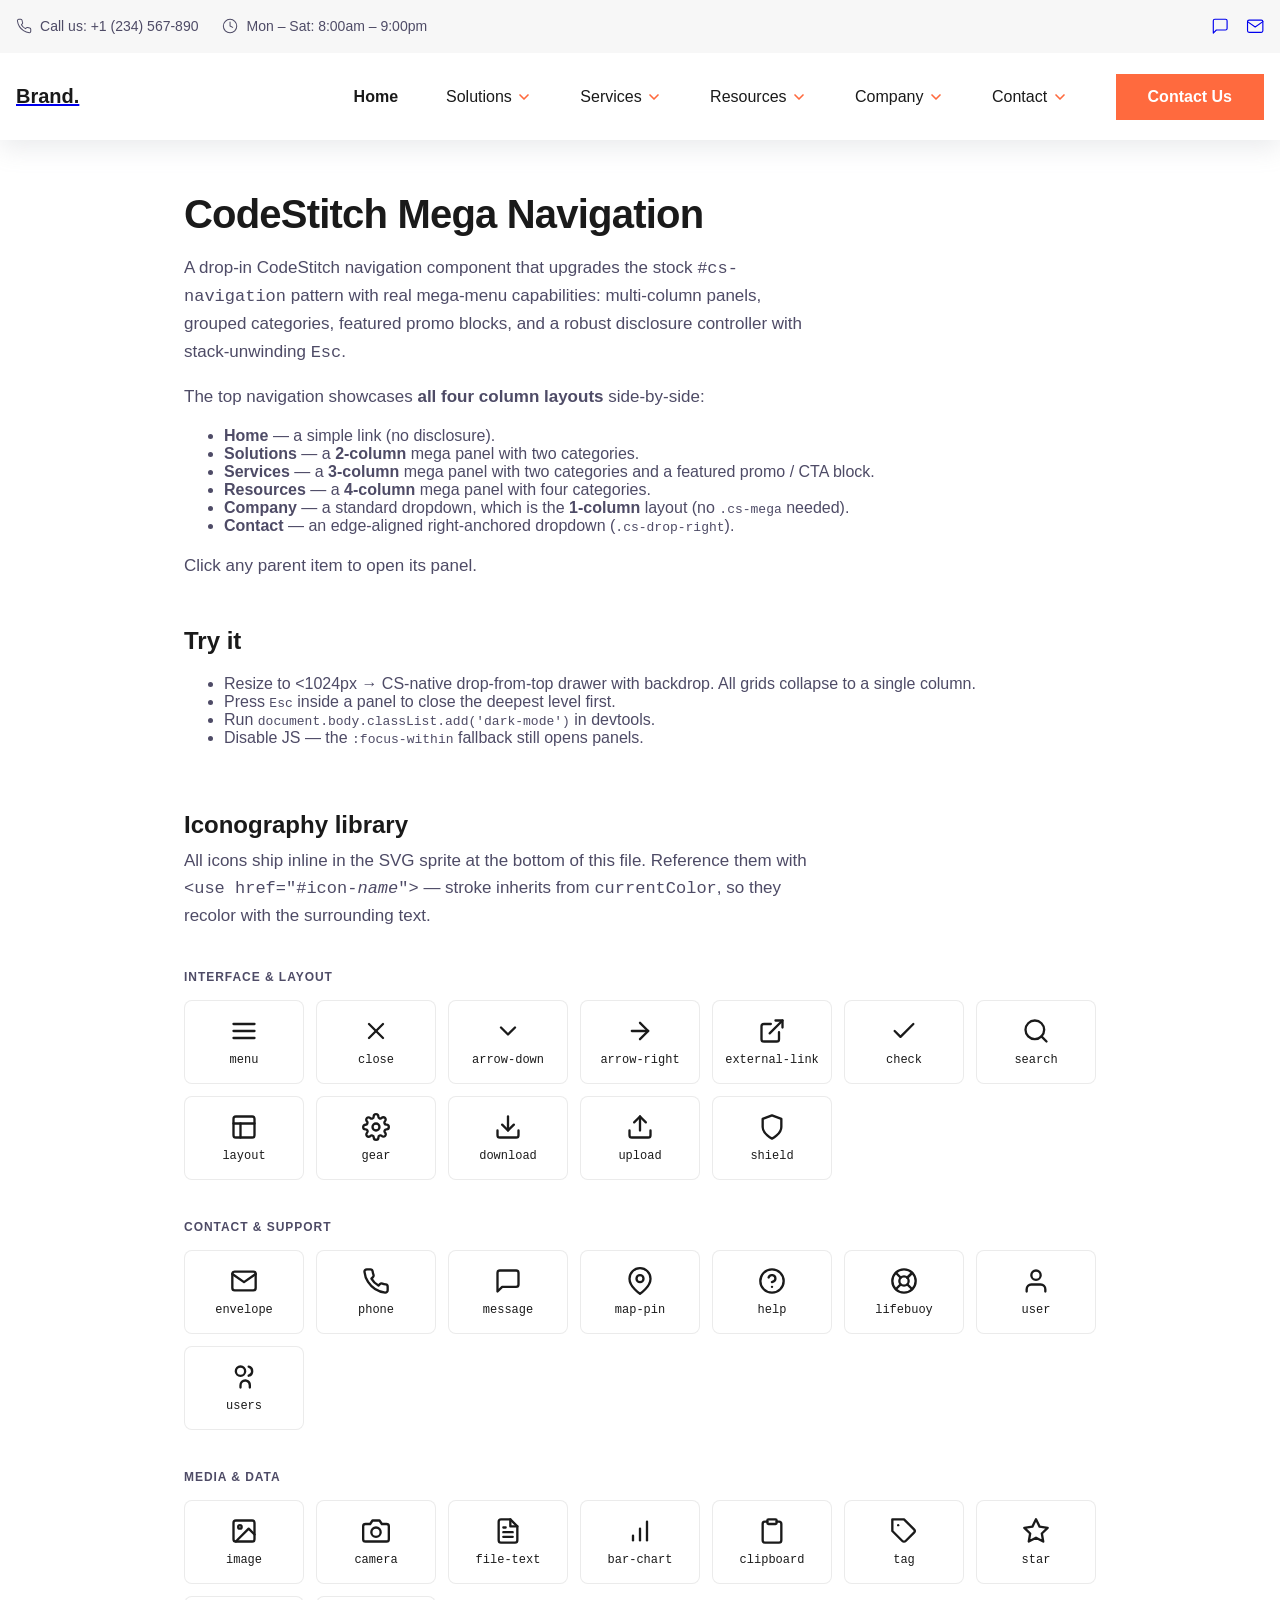
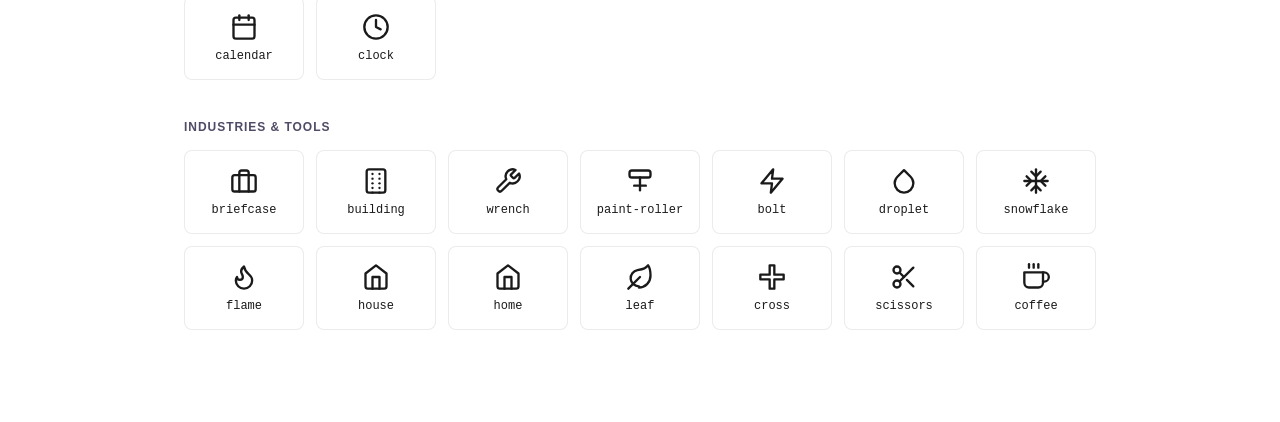
==== commit ff106fb5: "fix alignment issues" ====
--- a/index.html
+++ b/index.html
@@ -169,7 +169,45 @@
                         <a href="#" class="cs-li-link cs-active" aria-current="page">Home</a>
                     </li>
 
-                    <!-- Mega-menu item: 3 columns + featured promo -->
+                    <!-- 2-column mega-menu: two side-by-side categories -->
+                    <li class="cs-li cs-dropdown cs-mega">
+                        <button class="cs-li-link cs-dropdown-button"
+                                type="button"
+                                aria-haspopup="true"
+                                aria-expanded="false"
+                                aria-controls="cs-panel-solutions">
+                            Solutions
+                            <svg class="cs-drop-icon" aria-hidden="true"><use href="#icon-arrow-down"></use></svg>
+                        </button>
+
+                        <div class="cs-drop-panel cs-grid-2" id="cs-panel-solutions">
+                            <div class="cs-drop-inner">
+                                <div class="cs-mega-grid">
+
+                                    <div class="cs-mega-category">
+                                        <h3 class="cs-mega-category-title">Small Business</h3>
+                                        <ul class="cs-drop-ul">
+                                            <li class="cs-drop-li"><a href="#" class="cs-li-link cs-drop-link"><svg class="cs-icon" aria-hidden="true"><use href="#icon-briefcase"></use></svg> Starter Plan</a></li>
+                                            <li class="cs-drop-li"><a href="#" class="cs-li-link cs-drop-link"><svg class="cs-icon" aria-hidden="true"><use href="#icon-tag"></use></svg> Growth Plan</a></li>
+                                            <li class="cs-drop-li"><a href="#" class="cs-li-link cs-drop-link"><svg class="cs-icon" aria-hidden="true"><use href="#icon-star"></use></svg> Pro Plan</a></li>
+                                        </ul>
+                                    </div>
+
+                                    <div class="cs-mega-category">
+                                        <h3 class="cs-mega-category-title">Enterprise</h3>
+                                        <ul class="cs-drop-ul">
+                                            <li class="cs-drop-li"><a href="#" class="cs-li-link cs-drop-link"><svg class="cs-icon" aria-hidden="true"><use href="#icon-shield"></use></svg> Security &amp; SSO</a></li>
+                                            <li class="cs-drop-li"><a href="#" class="cs-li-link cs-drop-link"><svg class="cs-icon" aria-hidden="true"><use href="#icon-building"></use></svg> Multi-Site</a></li>
+                                            <li class="cs-drop-li"><a href="#" class="cs-li-link cs-drop-link"><svg class="cs-icon" aria-hidden="true"><use href="#icon-clipboard"></use></svg> Compliance</a></li>
+                                        </ul>
+                                    </div>
+
+                                </div>
+                            </div>
+                        </div>
+                    </li>
+
+                    <!-- 3-column mega-menu: two categories + featured promo -->
                     <li class="cs-li cs-dropdown cs-mega">
                         <button class="cs-li-link cs-dropdown-button"
                                 type="button"
@@ -217,7 +255,63 @@
                         </div>
                     </li>
 
-                    <!-- Standard dropdown (not mega) -->
+                    <!-- 4-column mega-menu: four categories, no promo -->
+                    <li class="cs-li cs-dropdown cs-mega">
+                        <button class="cs-li-link cs-dropdown-button"
+                                type="button"
+                                aria-haspopup="true"
+                                aria-expanded="false"
+                                aria-controls="cs-panel-resources">
+                            Resources
+                            <svg class="cs-drop-icon" aria-hidden="true"><use href="#icon-arrow-down"></use></svg>
+                        </button>
+
+                        <div class="cs-drop-panel cs-grid-4" id="cs-panel-resources">
+                            <div class="cs-drop-inner">
+                                <div class="cs-mega-grid">
+
+                                    <div class="cs-mega-category">
+                                        <h3 class="cs-mega-category-title">Learn</h3>
+                                        <ul class="cs-drop-ul">
+                                            <li class="cs-drop-li"><a href="#" class="cs-li-link cs-drop-link"><svg class="cs-icon" aria-hidden="true"><use href="#icon-file-text"></use></svg> Documentation</a></li>
+                                            <li class="cs-drop-li"><a href="#" class="cs-li-link cs-drop-link"><svg class="cs-icon" aria-hidden="true"><use href="#icon-help"></use></svg> Tutorials</a></li>
+                                            <li class="cs-drop-li"><a href="#" class="cs-li-link cs-drop-link"><svg class="cs-icon" aria-hidden="true"><use href="#icon-lifebuoy"></use></svg> Support Center</a></li>
+                                        </ul>
+                                    </div>
+
+                                    <div class="cs-mega-category">
+                                        <h3 class="cs-mega-category-title">Media</h3>
+                                        <ul class="cs-drop-ul">
+                                            <li class="cs-drop-li"><a href="#" class="cs-li-link cs-drop-link"><svg class="cs-icon" aria-hidden="true"><use href="#icon-image"></use></svg> Case Studies</a></li>
+                                            <li class="cs-drop-li"><a href="#" class="cs-li-link cs-drop-link"><svg class="cs-icon" aria-hidden="true"><use href="#icon-camera"></use></svg> Webinars</a></li>
+                                            <li class="cs-drop-li"><a href="#" class="cs-li-link cs-drop-link"><svg class="cs-icon" aria-hidden="true"><use href="#icon-calendar"></use></svg> Events</a></li>
+                                        </ul>
+                                    </div>
+
+                                    <div class="cs-mega-category">
+                                        <h3 class="cs-mega-category-title">Tools</h3>
+                                        <ul class="cs-drop-ul">
+                                            <li class="cs-drop-li"><a href="#" class="cs-li-link cs-drop-link"><svg class="cs-icon" aria-hidden="true"><use href="#icon-download"></use></svg> Downloads</a></li>
+                                            <li class="cs-drop-li"><a href="#" class="cs-li-link cs-drop-link"><svg class="cs-icon" aria-hidden="true"><use href="#icon-upload"></use></svg> Integrations</a></li>
+                                            <li class="cs-drop-li"><a href="#" class="cs-li-link cs-drop-link"><svg class="cs-icon" aria-hidden="true"><use href="#icon-gear"></use></svg> API Reference</a></li>
+                                        </ul>
+                                    </div>
+
+                                    <div class="cs-mega-category">
+                                        <h3 class="cs-mega-category-title">Community</h3>
+                                        <ul class="cs-drop-ul">
+                                            <li class="cs-drop-li"><a href="#" class="cs-li-link cs-drop-link"><svg class="cs-icon" aria-hidden="true"><use href="#icon-message"></use></svg> Forum</a></li>
+                                            <li class="cs-drop-li"><a href="#" class="cs-li-link cs-drop-link"><svg class="cs-icon" aria-hidden="true"><use href="#icon-users"></use></svg> Partners</a></li>
+                                            <li class="cs-drop-li"><a href="#" class="cs-li-link cs-drop-link"><svg class="cs-icon" aria-hidden="true"><use href="#icon-envelope"></use></svg> Newsletter</a></li>
+                                        </ul>
+                                    </div>
+
+                                </div>
+                            </div>
+                        </div>
+                    </li>
+
+                    <!-- 1-column standard dropdown (non-mega) — this IS the 1-column layout -->
                     <li class="cs-li cs-dropdown">
                         <button class="cs-li-link cs-dropdown-button"
                                 type="button"
@@ -238,7 +332,7 @@
                         </div>
                     </li>
 
-                    <!-- Edge-aligned dropdown (right-anchored) -->
+                    <!-- Edge-aligned 1-column dropdown (right-anchored) -->
                     <li class="cs-li cs-dropdown">
                         <button class="cs-li-link cs-dropdown-button"
                                 type="button"
@@ -259,10 +353,6 @@
                         </div>
                     </li>
 
-                    <li class="cs-li">
-                        <a href="#" class="cs-li-link">Blog</a>
-                    </li>
-
                 </ul>
             </div>
         </nav>
@@ -288,13 +378,22 @@
         robust disclosure controller with stack-unwinding <kbd>Esc</kbd>.
     </p>
     <p>
-        The top navigation shows four modes: a simple item, a 3-column mega
-        panel with featured promo, a standard dropdown, and an edge-aligned
-        dropdown. Hover or tab into any of them.
+        The top navigation showcases <strong>all four column layouts</strong>
+        side-by-side:
     </p>
+    <ul>
+        <li><strong>Home</strong> — a simple link (no disclosure).</li>
+        <li><strong>Solutions</strong> — a <strong>2-column</strong> mega panel with two categories.</li>
+        <li><strong>Services</strong> — a <strong>3-column</strong> mega panel with two categories and a featured promo / CTA block.</li>
+        <li><strong>Resources</strong> — a <strong>4-column</strong> mega panel with four categories.</li>
+        <li><strong>Company</strong> — a standard dropdown, which is the <strong>1-column</strong> layout (no <code>.cs-mega</code> needed).</li>
+        <li><strong>Contact</strong> — an edge-aligned right-anchored dropdown (<code>.cs-drop-right</code>).</li>
+    </ul>
+    <p>Click any parent item to open its panel.</p>
+
     <h2>Try it</h2>
     <ul>
-        <li>Resize to &lt;1024px → CS-native drop-from-top drawer with backdrop.</li>
+        <li>Resize to &lt;1024px → CS-native drop-from-top drawer with backdrop. All grids collapse to a single column.</li>
         <li>Press <kbd>Esc</kbd> inside a panel to close the deepest level first.</li>
         <li>Run <code>document.body.classList.add('dark-mode')</code> in devtools.</li>
         <li>Disable JS — the <code>:focus-within</code> fallback still opens panels.</li>
--- a/mega-menu.css
+++ b/mega-menu.css
@@ -864,46 +864,60 @@
     <---    Mega-menu panel         -->
     <--- -------------------------- -*/
 
-    /* Items flagged .cs-mega promote the panel to a full-container drop */
+    /* Items flagged .cs-mega anchor the panel to themselves so it can center
+       under the parent button rather than the whole container. */
     #cs-navigation .cs-li.cs-mega {
-        position: static;
-    }
-
+        position: relative;
+    }
+
+    /* Panel sizes itself to its content and centers under its parent item.
+       The `translate` property is used instead of `transform` so it doesn't
+       collide with the scaleY open/close animation on .cs-drop-panel. */
     #cs-navigation .cs-mega>.cs-drop-panel {
         min-width: 0;
-        left: 1rem;
-        right: 1rem;
-        width: auto;
-        max-width: none;
-        padding: 0;
+        left: 50%;
+        right: auto;
+        translate: -50% 0;
+        width: max-content;
+        max-width: calc(100vw - 2rem);
+        padding: 0;
+    }
+
+    /* Edge-aligned variant: pin to the right edge of the parent item. */
+    #cs-navigation .cs-mega>.cs-drop-panel.cs-drop-right {
+        left: auto;
+        right: 0;
+        translate: 0 0;
     }
 
     #cs-navigation .cs-mega>.cs-drop-panel>.cs-drop-inner {
         padding: 2rem 2rem 2.25rem;
     }
 
-    /* Multi-column grid */
+    /* Multi-column grid. Columns have a fixed target width so every panel —
+       regardless of column count — shares the same column density. The panel
+       itself grows or shrinks to fit the grid. */
     #cs-navigation .cs-mega-grid {
         display: grid;
         gap: 1.5rem 2.5rem;
-        grid-template-columns: repeat(2, minmax(12rem, 1fr));
+        grid-template-columns: repeat(3, minmax(13rem, 15rem));
     }
 
     #cs-navigation .cs-drop-panel.cs-grid-2 .cs-mega-grid {
-        grid-template-columns: repeat(2, minmax(12rem, 1fr));
+        grid-template-columns: repeat(2, minmax(13rem, 15rem));
     }
 
     #cs-navigation .cs-drop-panel.cs-grid-3 .cs-mega-grid {
-        grid-template-columns: repeat(3, minmax(12rem, 1fr));
+        grid-template-columns: repeat(3, minmax(13rem, 15rem));
     }
 
     #cs-navigation .cs-drop-panel.cs-grid-4 .cs-mega-grid {
-        grid-template-columns: repeat(4, minmax(11rem, 1fr));
+        grid-template-columns: repeat(4, minmax(13rem, 15rem));
     }
 
     /* Opt-in arbitrary column count via --cs-cols inline style */
     #cs-navigation .cs-drop-panel[style*="--cs-cols"] .cs-mega-grid {
-        grid-template-columns: repeat(var(--cs-cols), minmax(11rem, 1fr));
+        grid-template-columns: repeat(var(--cs-cols), minmax(13rem, 15rem));
     }
 
     #cs-navigation .cs-mega-category {
